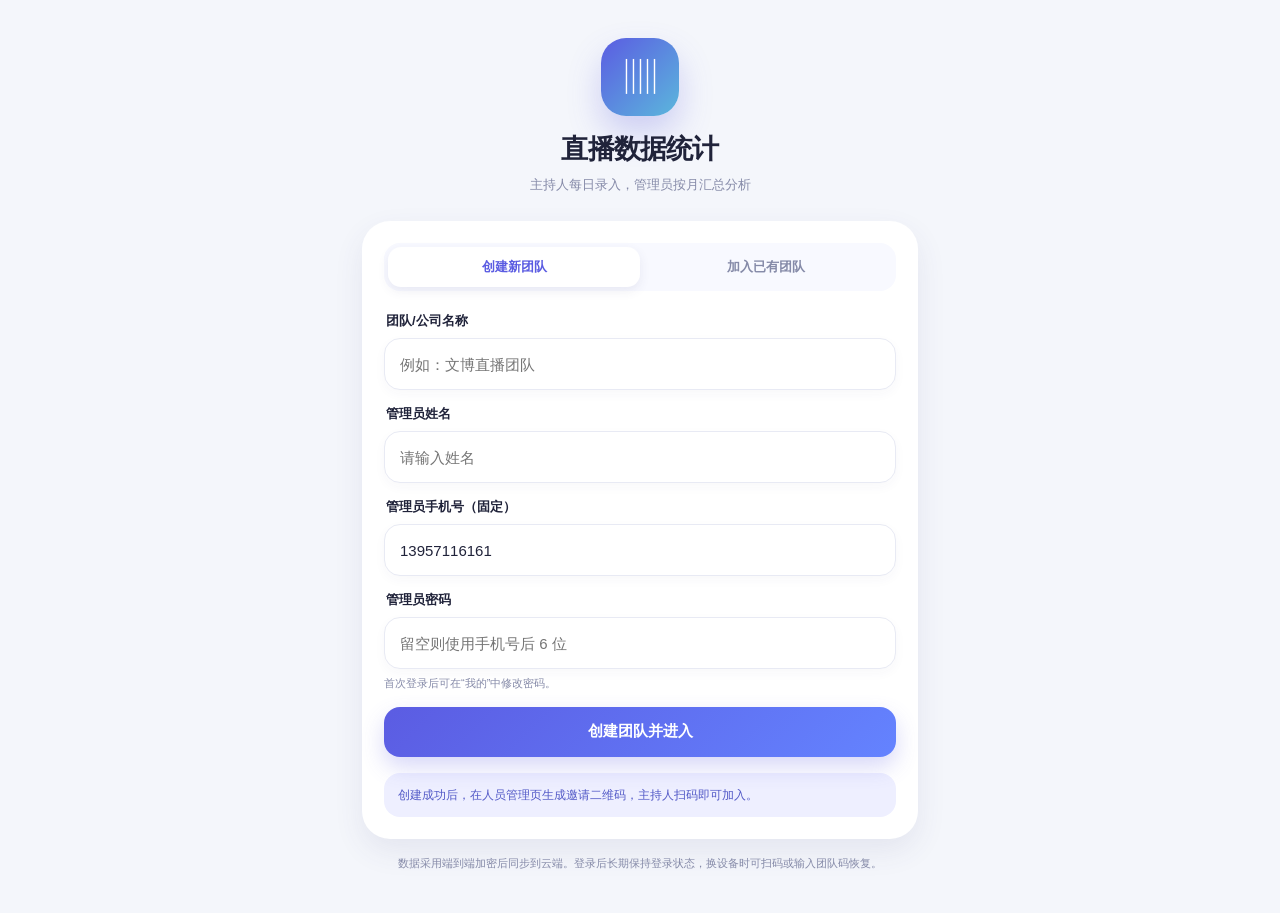
==== index.html @ ea11cc88 "deploy live-stats-pwa v1.1.0" ====
<!doctype html>
<html lang="zh-CN">
<head>
  <meta charset="utf-8" />
  <meta name="viewport" content="width=device-width, initial-scale=1, viewport-fit=cover, user-scalable=no" />
  <meta name="theme-color" content="#5b5ce2" />
  <meta name="description" content="视频号直播间数据统计与趋势分析工具" />
  <meta name="mobile-web-app-capable" content="yes" />
  <meta name="apple-mobile-web-app-capable" content="yes" />
  <meta name="apple-mobile-web-app-status-bar-style" content="default" />
  <meta name="format-detection" content="telephone=no" />
  <link rel="manifest" href="./manifest.webmanifest" />
  <link rel="icon" href="./icons/icon.svg" type="image/svg+xml" />
  <link rel="apple-touch-icon" href="./icons/icon-192.png" />
  <link rel="stylesheet" href="./styles.css" />
  <title>直播数据统计</title>
</head>
<body>
  <div id="app"></div>
  <div id="toast" class="toast" role="status" aria-live="polite"></div>
  <div id="sheet-root"></div>
  <div id="modal-root"></div>
  <script src="./vendor/mqtt.min.js"></script>
  <script src="./vendor/qrcode.min.js"></script>
  <script src="./app.js"></script>
</body>
</html>
---- styles.css ----
:root{
  --bg:#f4f6fb; --surface:#ffffff; --surface-2:#f8f9ff; --ink:#20233a;
  --muted:#858aa8; --line:#e8eaf4; --primary:#5b5ce2; --primary-2:#7168ff;
  --primary-soft:#eeefff; --success:#21b58b; --success-soft:#e8faf5;
  --warning:#f49b32; --warning-soft:#fff5e8; --danger:#ef5b72; --danger-soft:#fff0f3;
  --shadow:0 12px 30px rgba(62,68,119,.09); --shadow-soft:0 6px 18px rgba(62,68,119,.07);
  --radius:22px; --safe-bottom:env(safe-area-inset-bottom,0px);
  color-scheme:light;
}
*{box-sizing:border-box;-webkit-tap-highlight-color:transparent}
html,body{margin:0;min-height:100%;background:var(--bg);color:var(--ink);font-family:-apple-system,BlinkMacSystemFont,"Segoe UI","PingFang SC","Hiragino Sans GB","Microsoft YaHei",sans-serif}
body{overflow-x:hidden}
button,input,select,textarea{font:inherit;color:inherit}
button{border:0;background:none;cursor:pointer}
button:disabled{opacity:.55;pointer-events:none}
input,textarea{outline:none}
#app{min-height:100vh}
.app-shell{max-width:760px;margin:0 auto;min-height:100vh;background:var(--bg)}
.page{padding:0 18px calc(100px + var(--safe-bottom));animation:pageIn .24s ease both}
@keyframes pageIn{from{opacity:.3;transform:translateY(6px)}to{opacity:1;transform:none}}
.topbar{position:sticky;top:0;z-index:18;padding:calc(12px + env(safe-area-inset-top,0px)) 18px 12px;background:linear-gradient(180deg,rgba(244,246,251,.98) 76%,rgba(244,246,251,.8));backdrop-filter:blur(18px);display:flex;align-items:center;gap:12px}
.topbar-title{font-size:21px;font-weight:800;letter-spacing:-.4px;flex:1;min-width:0}
.topbar-subtitle{font-size:12px;color:var(--muted);margin-top:3px}
.avatar-button{width:42px;height:42px;border-radius:15px;background:linear-gradient(135deg,var(--primary),#61a4ff);color:#fff;font-weight:800;display:grid;place-items:center;box-shadow:0 7px 16px rgba(91,92,226,.24);flex:none}
.hero{position:relative;overflow:hidden;border-radius:28px;padding:22px;background:linear-gradient(135deg,#5b5ce2 0%,#6384ff 54%,#55b6d9 100%);color:#fff;box-shadow:0 18px 38px rgba(80,94,205,.24);margin-top:4px}
.hero:after{content:"";position:absolute;width:170px;height:170px;border-radius:50%;background:rgba(255,255,255,.11);right:-48px;top:-68px}
.hero:before{content:"";position:absolute;width:100px;height:100px;border-radius:50%;background:rgba(255,255,255,.08);right:45px;bottom:-64px}
.hero-row{display:flex;justify-content:space-between;align-items:flex-start;gap:14px;position:relative;z-index:1}
.hero-label{font-size:13px;opacity:.82;margin-bottom:8px}
.hero-value{font-size:34px;font-weight:850;line-height:1;letter-spacing:-1.1px}
.hero-unit{font-size:14px;font-weight:600;opacity:.88;margin-left:4px}
.hero-note{font-size:12px;opacity:.82;margin-top:10px}
.sync-pill{display:inline-flex;align-items:center;gap:6px;border-radius:999px;padding:7px 10px;font-size:11px;font-weight:700;background:rgba(255,255,255,.17);border:1px solid rgba(255,255,255,.18);white-space:nowrap}
.sync-dot{width:7px;height:7px;border-radius:50%;background:#9cf0d2;box-shadow:0 0 0 4px rgba(156,240,210,.14)}
.sync-pill.offline .sync-dot{background:#ffd2a8;box-shadow:0 0 0 4px rgba(255,210,168,.14)}
.sync-pill.error .sync-dot{background:#ff9cab;box-shadow:0 0 0 4px rgba(255,156,171,.15)}
.section-head{display:flex;align-items:center;justify-content:space-between;gap:10px;margin:24px 2px 12px}
.section-title{font-size:17px;font-weight:800;letter-spacing:-.2px}
.section-desc{font-size:12px;color:var(--muted);margin-top:3px}
.link-btn{font-size:13px;color:var(--primary);font-weight:700;padding:6px 0 6px 10px}
.card{background:var(--surface);border-radius:var(--radius);box-shadow:var(--shadow-soft);padding:18px}
.card+.card{margin-top:12px}
.card-tight{padding:14px}
.muted{color:var(--muted)}
.text-danger{color:var(--danger)!important}.text-success{color:var(--success)!important}.text-primary{color:var(--primary)!important}
.kpi-grid{display:grid;grid-template-columns:repeat(2,minmax(0,1fr));gap:10px}
.kpi{background:var(--surface);border-radius:19px;padding:15px;box-shadow:var(--shadow-soft);min-height:96px;display:flex;flex-direction:column;justify-content:space-between;position:relative;overflow:hidden}
.kpi:after{content:"";position:absolute;width:52px;height:52px;border-radius:50%;right:-20px;top:-20px;background:var(--primary-soft)}
.kpi.success:after{background:var(--success-soft)}.kpi.warning:after{background:var(--warning-soft)}
.kpi-label{font-size:12px;color:var(--muted);position:relative;z-index:1}
.kpi-value{font-size:25px;font-weight:850;line-height:1;letter-spacing:-.7px;position:relative;z-index:1}
.kpi-value small{font-size:12px;font-weight:700;color:var(--muted);letter-spacing:0;margin-left:3px}
.kpi-sub{font-size:11px;color:var(--muted);position:relative;z-index:1}
.chart-card{padding:17px 14px 12px;overflow:hidden}
.chart-head{display:flex;align-items:center;justify-content:space-between;gap:10px;padding:0 3px 12px}
.segmented{display:flex;background:var(--surface-2);padding:4px;border-radius:14px;gap:2px}
.segmented button{padding:7px 10px;border-radius:11px;font-size:11px;color:var(--muted);font-weight:700;white-space:nowrap;transition:.18s}
.segmented button.active{background:#fff;color:var(--primary);box-shadow:0 3px 8px rgba(69,75,130,.1)}
.chart-scroll{overflow-x:auto;overflow-y:hidden;scrollbar-width:none;padding:10px 2px 2px}
.chart-scroll::-webkit-scrollbar{display:none}
.chart-inner{display:flex;align-items:flex-end;gap:7px;height:190px;min-width:100%;width:max-content;padding:0 2px}
.bar-col{width:30px;min-width:30px;height:100%;display:flex;flex-direction:column;justify-content:flex-end;align-items:center;gap:6px}
.bar-value{font-size:10px;color:var(--muted);font-weight:700;height:14px}
.bar-track{height:138px;width:22px;background:var(--surface-2);border-radius:9px;display:flex;align-items:flex-end;overflow:hidden}
.bar-fill{width:100%;min-height:4px;border-radius:9px;background:linear-gradient(180deg,#8178ff,#5b5ce2);transition:height .35s ease}
.bar-fill.success{background:linear-gradient(180deg,#4ed1af,#21b58b)}
.bar-fill.warning{background:linear-gradient(180deg,#ffc168,#f49b32)}
.bar-label{font-size:10px;color:var(--muted);white-space:nowrap;height:14px}
.chart-empty{height:180px;display:grid;place-items:center;color:var(--muted);font-size:13px}
.month-bar{display:flex;align-items:center;justify-content:space-between;margin:18px 0 12px}
.month-switch{display:flex;align-items:center;gap:6px;background:var(--surface);border-radius:16px;padding:6px;box-shadow:var(--shadow-soft)}
.month-arrow{width:36px;height:36px;border-radius:12px;background:var(--surface-2);display:grid;place-items:center;color:var(--primary);font-size:19px}
.month-current{min-width:116px;text-align:center;font-size:15px;font-weight:800}
.filter-row{display:flex;gap:8px;overflow-x:auto;scrollbar-width:none;padding:2px 1px 8px}
.filter-row::-webkit-scrollbar{display:none}
.filter-chip{flex:none;padding:9px 13px;border-radius:999px;background:var(--surface);box-shadow:var(--shadow-soft);font-size:12px;font-weight:700;color:var(--muted);border:1px solid transparent}
.filter-chip.active{background:var(--primary-soft);color:var(--primary);border-color:#dcddff}
.record-list{display:grid;gap:11px}
.record-card{background:var(--surface);border-radius:20px;padding:16px;box-shadow:var(--shadow-soft);display:flex;gap:13px;align-items:flex-start}
.record-date{width:48px;flex:none;border-radius:15px;background:var(--primary-soft);color:var(--primary);text-align:center;padding:8px 4px}
.record-day{font-size:20px;font-weight:850;line-height:1}.record-month{font-size:10px;font-weight:700;margin-top:3px}
.record-main{flex:1;min-width:0}
.record-title{font-size:15px;font-weight:800;display:flex;align-items:center;gap:6px;flex-wrap:wrap}
.record-meta{font-size:12px;color:var(--muted);margin-top:6px;line-height:1.6}
.record-peak{text-align:right;flex:none}.record-peak b{display:block;font-size:18px;color:var(--primary)}.record-peak span{font-size:10px;color:var(--muted)}
.room-tag{display:inline-flex;align-items:center;padding:3px 8px;border-radius:999px;font-size:10px;font-weight:800;color:#4c54c5;background:#edefff}
.room-tag.r2{color:#138966;background:#e9f8f3}.room-tag.r3{color:#bd6f16;background:#fff4e6}
.staff-card{display:flex;gap:12px;align-items:flex-start}
.staff-avatar{width:46px;height:46px;border-radius:16px;display:grid;place-items:center;background:linear-gradient(135deg,#7770ff,#5b9dff);color:#fff;font-size:15px;font-weight:850;flex:none}
.staff-main{flex:1;min-width:0}.staff-name{font-size:15px;font-weight:800;display:flex;align-items:center;gap:6px}.staff-phone{font-size:12px;color:var(--muted);margin-top:3px}.staff-scope{display:flex;gap:5px;flex-wrap:wrap;margin-top:9px}.scope-tag{font-size:10px;background:var(--surface-2);color:var(--muted);padding:4px 7px;border-radius:7px;font-weight:700}.scope-tag.on{color:var(--primary);background:var(--primary-soft)}
.icon-btn{width:35px;height:35px;border-radius:12px;display:grid;place-items:center;background:var(--surface-2);color:var(--muted);flex:none}
.icon-btn.delete{background:var(--danger-soft);color:var(--danger)}
.bottom-nav{position:fixed;z-index:30;left:50%;transform:translateX(-50%);bottom:calc(10px + var(--safe-bottom));width:min(calc(100% - 24px),724px);height:67px;background:rgba(255,255,255,.94);backdrop-filter:blur(22px);border-radius:23px;box-shadow:0 13px 34px rgba(48,54,105,.17);display:flex;align-items:center;justify-content:space-around;padding:6px}
.nav-item{flex:1;height:55px;border-radius:18px;display:flex;flex-direction:column;align-items:center;justify-content:center;gap:3px;color:#9a9eb7;font-size:10px;font-weight:700;transition:.18s}
.nav-item.active{color:var(--primary);background:var(--primary-soft)}
.nav-icon{font-size:19px;line-height:1;font-style:normal}
.fab{position:fixed;z-index:25;right:22px;bottom:calc(91px + var(--safe-bottom));width:56px;height:56px;border-radius:20px;background:linear-gradient(135deg,var(--primary),#678bff);color:#fff;font-size:28px;display:grid;place-items:center;box-shadow:0 13px 25px rgba(91,92,226,.33)}
.fab span{transform:translateY(-1px)}
.btn{min-height:50px;border-radius:16px;padding:0 18px;display:inline-flex;align-items:center;justify-content:center;gap:8px;font-weight:800;font-size:15px;transition:.18s}
.btn-primary{background:linear-gradient(135deg,var(--primary),#6483ff);color:#fff;box-shadow:0 10px 22px rgba(91,92,226,.24)}
.btn-soft{background:var(--primary-soft);color:var(--primary)}
.btn-ghost{background:var(--surface-2);color:#666c8b}
.btn-danger{background:var(--danger-soft);color:var(--danger)}
.btn-success{background:var(--success-soft);color:var(--success)}
.btn-block{width:100%}.btn-row{display:flex;gap:10px}.btn-row .btn{flex:1}
.form-group{margin-bottom:15px}.form-label{display:block;font-size:13px;font-weight:750;margin:0 2px 8px}.form-hint{font-size:11px;color:var(--muted);margin-top:6px;line-height:1.5}
.input{width:100%;height:52px;border-radius:16px;background:var(--surface);border:1px solid var(--line);padding:0 15px;font-size:15px;box-shadow:0 4px 12px rgba(62,68,119,.035)}
textarea.input{height:auto;padding:14px 15px;resize:vertical;min-height:88px}
.input:focus{border-color:#b9bcff;box-shadow:0 0 0 4px var(--primary-soft)}
.input-group{position:relative}.input-group .prefix{position:absolute;left:14px;top:50%;transform:translateY(-50%);color:var(--muted);font-size:14px;font-weight:700}.input-group .with-prefix{padding-left:48px}
.check-row{display:flex;align-items:center;gap:10px;padding:12px 0}.check-box{width:24px;height:24px;border-radius:8px;border:2px solid #cdd0e2;display:grid;place-items:center;color:transparent;background:#fff}.check-box.checked{background:var(--primary);border-color:var(--primary);color:#fff}.check-label{font-size:14px;font-weight:650}
.option-grid{display:grid;grid-template-columns:repeat(3,1fr);gap:8px}.option{padding:12px 8px;border-radius:14px;background:var(--surface-2);text-align:center;font-size:12px;font-weight:750;color:var(--muted);border:1px solid transparent}.option.active{background:var(--primary-soft);color:var(--primary);border-color:#d9daff}.option.small{font-size:11px}
.wellcome{min-height:100vh;padding:calc(38px + env(safe-area-inset-top,0px)) 22px calc(30px + var(--safe-bottom));max-width:600px;margin:0 auto;display:flex;flex-direction:column;justify-content:center}
.brand{text-align:center;margin-bottom:27px}.brand-icon{width:78px;height:78px;margin:0 auto 15px;border-radius:25px;display:grid;place-items:center;background:linear-gradient(135deg,var(--primary),#5bb7dc);color:#fff;font-size:35px;box-shadow:0 17px 33px rgba(91,92,226,.26)}.brand h1{font-size:27px;margin:0;letter-spacing:-.8px}.brand p{font-size:13px;color:var(--muted);margin:9px 0 0}
.auth-card{background:var(--surface);border-radius:28px;padding:22px;box-shadow:var(--shadow)}
.auth-switch{display:flex;background:var(--surface-2);padding:4px;border-radius:16px;margin-bottom:21px}.auth-switch button{flex:1;padding:11px 6px;border-radius:13px;font-size:13px;font-weight:800;color:var(--muted)}.auth-switch button.active{background:#fff;color:var(--primary);box-shadow:0 4px 11px rgba(62,68,119,.09)}
.sync-wait{text-align:center;padding:42px 22px}.spinner{width:42px;height:42px;border-radius:50%;border:4px solid #e1e2ff;border-top-color:var(--primary);margin:0 auto 18px;animation:spin 1s linear infinite}@keyframes spin{to{transform:rotate(360deg)}}
.info-banner{padding:13px 14px;border-radius:16px;background:var(--primary-soft);color:#5259c7;font-size:12px;line-height:1.55}.info-banner.warning{background:var(--warning-soft);color:#a96310}.info-banner.success{background:var(--success-soft);color:#128461}
.sheet-backdrop,.modal-backdrop{position:fixed;inset:0;background:rgba(26,29,52,.43);z-index:80;opacity:0;transition:.2s}.sheet-backdrop.show,.modal-backdrop.show{opacity:1}
.sheet{position:fixed;z-index:81;left:50%;bottom:0;transform:translate(-50%,105%);width:min(100%,760px);max-height:91vh;overflow-y:auto;background:var(--bg);border-radius:30px 30px 0 0;padding:8px 18px calc(24px + var(--safe-bottom));transition:transform .28s cubic-bezier(.2,.8,.2,1);box-shadow:0 -18px 40px rgba(42,46,88,.18)}
.sheet.show{transform:translate(-50%,0)}
.sheet-handle{width:42px;height:5px;background:#d7d9e8;border-radius:99px;margin:0 auto 14px}
.sheet-head{display:flex;align-items:center;justify-content:space-between;gap:10px;margin:0 2px 19px}.sheet-title{font-size:20px;font-weight:850}.sheet-close{width:36px;height:36px;border-radius:12px;background:#e9eaf3;color:#6f7390;font-size:19px;display:grid;place-items:center}
.modal{position:fixed;z-index:81;left:50%;top:50%;transform:translate(-50%,-46%) scale(.97);width:min(calc(100% - 38px),430px);background:var(--surface);border-radius:24px;padding:22px;box-shadow:0 24px 70px rgba(28,31,65,.25);opacity:0;transition:.2s}
.modal.show{opacity:1;transform:translate(-50%,-50%) scale(1)}
.modal-title{font-size:18px;font-weight:850;margin-bottom:11px}.modal-text{font-size:13px;line-height:1.7;color:var(--muted);margin-bottom:20px}
.picker-block{margin-bottom:17px}.picker-label{font-size:13px;font-weight:800;margin:0 2px 8px;display:flex;justify-content:space-between}.picker-label small{font-weight:600;color:var(--muted)}
.wheel-shell{position:relative;background:var(--surface);border-radius:18px;padding:5px 6px;box-shadow:var(--shadow-soft)}
.wheel-shell:before,.wheel-shell:after{content:"";position:absolute;top:9px;bottom:9px;width:34px;z-index:2;pointer-events:none}.wheel-shell:before{left:2px;background:linear-gradient(90deg,var(--surface),rgba(255,255,255,0))}.wheel-shell:after{right:2px;background:linear-gradient(270deg,var(--surface),rgba(255,255,255,0))}
.wheel{display:flex;gap:8px;overflow-x:auto;scroll-snap-type:x mandatory;scrollbar-width:none;padding:7px 32px;scroll-behavior:smooth}.wheel::-webkit-scrollbar{display:none}
.wheel-item{scroll-snap-align:center;min-width:88px;padding:12px 10px;border-radius:14px;background:var(--surface-2);text-align:center;font-size:13px;font-weight:750;color:var(--muted);transition:.18s;white-space:nowrap}.wheel-item.compact{min-width:68px;font-size:12px}.wheel-item.active{background:var(--primary);color:#fff;box-shadow:0 7px 16px rgba(91,92,226,.22)}
.peak-row{display:flex;gap:9px}.peak-row .input{flex:1;text-align:center;font-size:21px;font-weight:850}.peak-step{width:50px;height:52px;border-radius:16px;background:var(--primary-soft);color:var(--primary);font-size:24px;font-weight:700}
.record-form-actions{display:flex;gap:10px;margin-top:21px}.record-form-actions .btn{flex:1}
.stat-row{display:flex;align-items:center;justify-content:space-between;padding:13px 0;border-bottom:1px solid var(--line)}.stat-row:last-child{border-bottom:0}.stat-row-label{font-size:13px;color:var(--muted)}.stat-row-value{font-size:14px;font-weight:800}
.monthly-card{display:flex;gap:12px;align-items:center;padding:15px 0;border-bottom:1px solid var(--line)}.monthly-card:last-child{border-bottom:0}.rank-no{width:31px;height:31px;border-radius:11px;background:var(--surface-2);display:grid;place-items:center;color:var(--muted);font-size:12px;font-weight:850;flex:none}.rank-no.top{background:var(--primary);color:#fff}.monthly-main{flex:1;min-width:0}.monthly-name{font-size:14px;font-weight:800}.monthly-meta{font-size:11px;color:var(--muted);margin-top:4px}.monthly-peak{text-align:right}.monthly-peak b{font-size:18px;color:var(--primary)}.monthly-peak span{display:block;font-size:10px;color:var(--muted)}
.invite-qr{width:188px;height:188px;margin:8px auto 15px;background:#fff;padding:10px;border-radius:19px;box-shadow:var(--shadow-soft);display:grid;place-items:center}.invite-code{font-family:ui-monospace,SFMono-Regular,Menlo,Consolas,monospace;font-size:18px;font-weight:850;letter-spacing:2px;text-align:center;background:var(--surface-2);border-radius:14px;padding:13px;margin-bottom:10px}
.profile-head{display:flex;align-items:center;gap:14px;padding:5px 1px 19px}.profile-avatar{width:66px;height:66px;border-radius:22px;background:linear-gradient(135deg,var(--primary),#5aa8ff);color:#fff;display:grid;place-items:center;font-size:24px;font-weight:850;box-shadow:0 12px 25px rgba(91,92,226,.23)}.profile-name{font-size:20px;font-weight:850}.profile-meta{font-size:12px;color:var(--muted);margin-top:5px}
.empty{border-radius:22px;background:var(--surface);box-shadow:var(--shadow-soft);padding:35px 18px;text-align:center}.empty-icon{font-size:31px;margin-bottom:7px}.empty-title{font-size:14px;font-weight:800}.empty-desc{font-size:12px;color:var(--muted);margin-top:6px;line-height:1.6}
.toast{position:fixed;z-index:200;left:50%;bottom:calc(92px + var(--safe-bottom));transform:translate(-50%,20px);max-width:calc(100% - 44px);padding:12px 16px;border-radius:14px;background:rgba(36,39,67,.94);color:#fff;font-size:13px;font-weight:650;line-height:1.45;opacity:0;pointer-events:none;transition:.22s;box-shadow:0 12px 30px rgba(0,0,0,.2)}.toast.show{opacity:1;transform:translate(-50%,0)}.toast.success{background:rgba(24,146,111,.96)}.toast.error{background:rgba(205,65,91,.96)}
.skeleton{background:linear-gradient(90deg,#eceef6 25%,#f6f7fb 38%,#eceef6 63%);background-size:400% 100%;animation:shimmer 1.3s infinite;border-radius:12px}@keyframes shimmer{0%{background-position:100% 0}100%{background-position:-100% 0}}
.safe-note{font-size:11px;color:var(--muted);text-align:center;line-height:1.65;margin-top:15px}
@media(min-width:700px){
  .page{padding-left:26px;padding-right:26px}
  .topbar{padding-left:26px;padding-right:26px}
  .kpi-grid{grid-template-columns:repeat(4,minmax(0,1fr))}
  .bottom-nav{width:min(calc(100% - 40px),724px)}
}
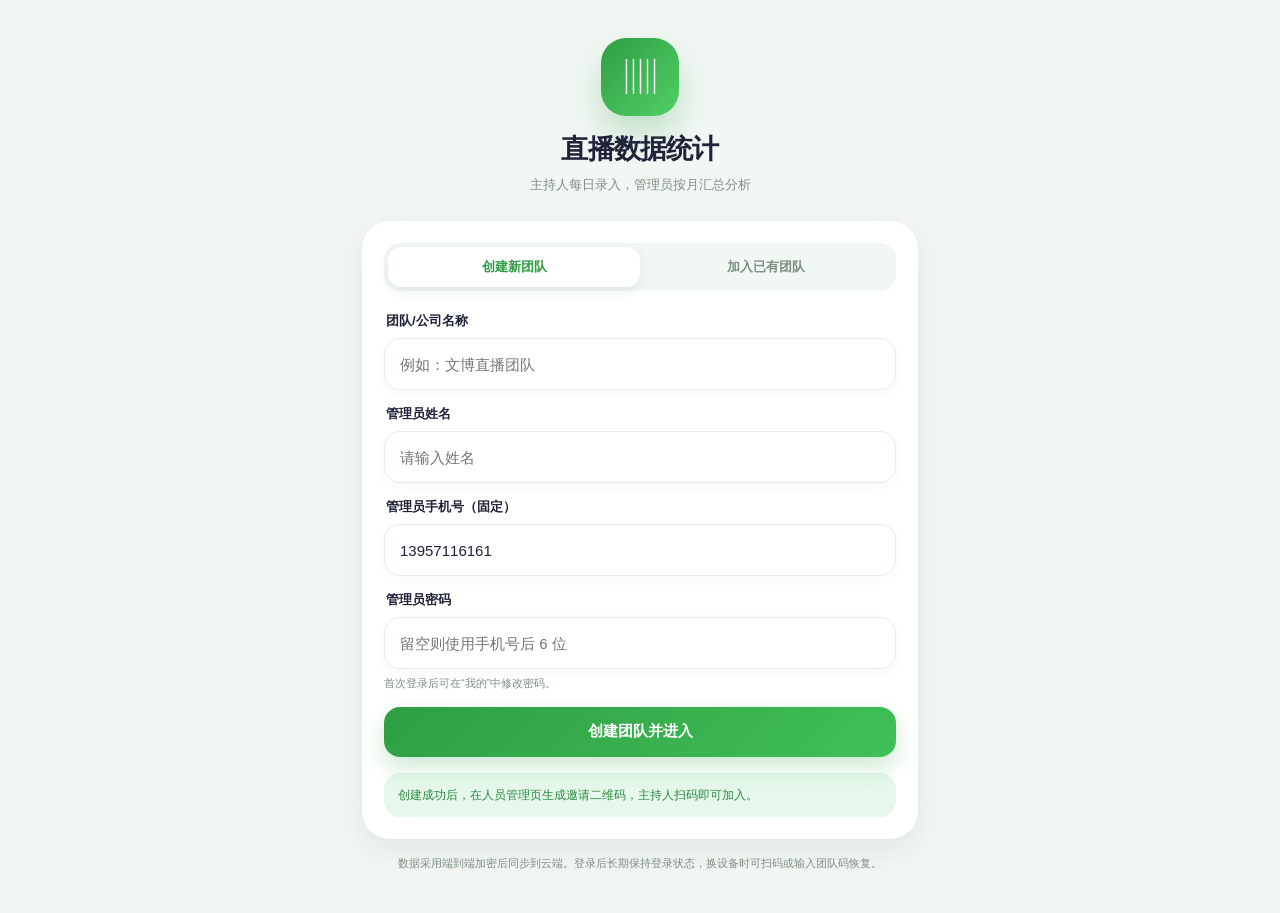
==== commit ff0b20cb: "v1.3.0-checkin-stats-green" ====
--- a/index.html
+++ b/index.html
@@ -3,7 +3,7 @@
 <head>
   <meta charset="utf-8" />
   <meta name="viewport" content="width=device-width, initial-scale=1, viewport-fit=cover, user-scalable=no" />
-  <meta name="theme-color" content="#5b5ce2" />
+  <meta name="theme-color" content="#2f9e44" />
   <meta name="description" content="视频号直播间数据统计与趋势分析工具" />
   <meta name="mobile-web-app-capable" content="yes" />
   <meta name="apple-mobile-web-app-capable" content="yes" />
--- a/styles.css
+++ b/styles.css
@@ -1,7 +1,7 @@
 :root{
-  --bg:#f4f6fb; --surface:#ffffff; --surface-2:#f8f9ff; --ink:#20233a;
-  --muted:#858aa8; --line:#e8eaf4; --primary:#5b5ce2; --primary-2:#7168ff;
-  --primary-soft:#eeefff; --success:#21b58b; --success-soft:#e8faf5;
+  --bg:#f2f7f3; --surface:#ffffff; --surface-2:#f1f8f3; --ink:#20233a;
+  --muted:#7d8f82; --line:#e3efe6; --primary:#2f9e44; --primary-2:#37b24d;
+  --primary-soft:#e6f7eb; --success:#21b58b; --success-soft:#e8faf5;
   --warning:#f49b32; --warning-soft:#fff5e8; --danger:#ef5b72; --danger-soft:#fff0f3;
   --shadow:0 12px 30px rgba(62,68,119,.09); --shadow-soft:0 6px 18px rgba(62,68,119,.07);
   --radius:22px; --safe-bottom:env(safe-area-inset-bottom,0px);
@@ -18,11 +18,11 @@
 .app-shell{max-width:760px;margin:0 auto;min-height:100vh;background:var(--bg)}
 .page{padding:0 18px calc(100px + var(--safe-bottom));animation:pageIn .24s ease both}
 @keyframes pageIn{from{opacity:.3;transform:translateY(6px)}to{opacity:1;transform:none}}
-.topbar{position:sticky;top:0;z-index:18;padding:calc(12px + env(safe-area-inset-top,0px)) 18px 12px;background:linear-gradient(180deg,rgba(244,246,251,.98) 76%,rgba(244,246,251,.8));backdrop-filter:blur(18px);display:flex;align-items:center;gap:12px}
+.topbar{position:sticky;top:0;z-index:18;padding:calc(12px + env(safe-area-inset-top,0px)) 18px 12px;background:linear-gradient(180deg,rgba(242,247,243,.98) 76%,rgba(242,247,243,.8));backdrop-filter:blur(18px);display:flex;align-items:center;gap:12px}
 .topbar-title{font-size:21px;font-weight:800;letter-spacing:-.4px;flex:1;min-width:0}
 .topbar-subtitle{font-size:12px;color:var(--muted);margin-top:3px}
-.avatar-button{width:42px;height:42px;border-radius:15px;background:linear-gradient(135deg,var(--primary),#61a4ff);color:#fff;font-weight:800;display:grid;place-items:center;box-shadow:0 7px 16px rgba(91,92,226,.24);flex:none}
-.hero{position:relative;overflow:hidden;border-radius:28px;padding:22px;background:linear-gradient(135deg,#5b5ce2 0%,#6384ff 54%,#55b6d9 100%);color:#fff;box-shadow:0 18px 38px rgba(80,94,205,.24);margin-top:4px}
+.avatar-button{width:42px;height:42px;border-radius:15px;background:linear-gradient(135deg,var(--primary),#40c057);color:#fff;font-weight:800;display:grid;place-items:center;box-shadow:0 7px 16px rgba(47,158,68,.24);flex:none}
+.hero{position:relative;overflow:hidden;border-radius:28px;padding:22px;background:linear-gradient(135deg,#2f9e44 0%,#37b24d 54%,#51cf66 100%);color:#fff;box-shadow:0 18px 38px rgba(47,158,68,.24);margin-top:4px}
 .hero:after{content:"";position:absolute;width:170px;height:170px;border-radius:50%;background:rgba(255,255,255,.11);right:-48px;top:-68px}
 .hero:before{content:"";position:absolute;width:100px;height:100px;border-radius:50%;background:rgba(255,255,255,.08);right:45px;bottom:-64px}
 .hero-row{display:flex;justify-content:space-between;align-items:flex-start;gap:14px;position:relative;z-index:1}
@@ -62,7 +62,7 @@
 .bar-col{width:30px;min-width:30px;height:100%;display:flex;flex-direction:column;justify-content:flex-end;align-items:center;gap:6px}
 .bar-value{font-size:10px;color:var(--muted);font-weight:700;height:14px}
 .bar-track{height:138px;width:22px;background:var(--surface-2);border-radius:9px;display:flex;align-items:flex-end;overflow:hidden}
-.bar-fill{width:100%;min-height:4px;border-radius:9px;background:linear-gradient(180deg,#8178ff,#5b5ce2);transition:height .35s ease}
+.bar-fill{width:100%;min-height:4px;border-radius:9px;background:linear-gradient(180deg,#37b24d,#2f9e44);transition:height .35s ease}
 .bar-fill.success{background:linear-gradient(180deg,#4ed1af,#21b58b)}
 .bar-fill.warning{background:linear-gradient(180deg,#ffc168,#f49b32)}
 .bar-label{font-size:10px;color:var(--muted);white-space:nowrap;height:14px}
@@ -74,7 +74,7 @@
 .filter-row{display:flex;gap:8px;overflow-x:auto;scrollbar-width:none;padding:2px 1px 8px}
 .filter-row::-webkit-scrollbar{display:none}
 .filter-chip{flex:none;padding:9px 13px;border-radius:999px;background:var(--surface);box-shadow:var(--shadow-soft);font-size:12px;font-weight:700;color:var(--muted);border:1px solid transparent}
-.filter-chip.active{background:var(--primary-soft);color:var(--primary);border-color:#dcddff}
+.filter-chip.active{background:var(--primary-soft);color:var(--primary);border-color:#b2f2bb}
 .record-list{display:grid;gap:11px}
 .record-card{background:var(--surface);border-radius:20px;padding:16px;box-shadow:var(--shadow-soft);display:flex;gap:13px;align-items:flex-start}
 .record-date{width:48px;flex:none;border-radius:15px;background:var(--primary-soft);color:var(--primary);text-align:center;padding:8px 4px}
@@ -83,10 +83,10 @@
 .record-title{font-size:15px;font-weight:800;display:flex;align-items:center;gap:6px;flex-wrap:wrap}
 .record-meta{font-size:12px;color:var(--muted);margin-top:6px;line-height:1.6}
 .record-peak{text-align:right;flex:none}.record-peak b{display:block;font-size:18px;color:var(--primary)}.record-peak span{font-size:10px;color:var(--muted)}
-.room-tag{display:inline-flex;align-items:center;padding:3px 8px;border-radius:999px;font-size:10px;font-weight:800;color:#4c54c5;background:#edefff}
+.room-tag{display:inline-flex;align-items:center;padding:3px 8px;border-radius:999px;font-size:10px;font-weight:800;color:#2b8a3e;background:#e6f7eb}
 .room-tag.r2{color:#138966;background:#e9f8f3}.room-tag.r3{color:#bd6f16;background:#fff4e6}
 .staff-card{display:flex;gap:12px;align-items:flex-start}
-.staff-avatar{width:46px;height:46px;border-radius:16px;display:grid;place-items:center;background:linear-gradient(135deg,#7770ff,#5b9dff);color:#fff;font-size:15px;font-weight:850;flex:none}
+.staff-avatar{width:46px;height:46px;border-radius:16px;display:grid;place-items:center;background:linear-gradient(135deg,#37b24d,#40c057);color:#fff;font-size:15px;font-weight:850;flex:none}
 .staff-main{flex:1;min-width:0}.staff-name{font-size:15px;font-weight:800;display:flex;align-items:center;gap:6px}.staff-phone{font-size:12px;color:var(--muted);margin-top:3px}.staff-scope{display:flex;gap:5px;flex-wrap:wrap;margin-top:9px}.scope-tag{font-size:10px;background:var(--surface-2);color:var(--muted);padding:4px 7px;border-radius:7px;font-weight:700}.scope-tag.on{color:var(--primary);background:var(--primary-soft)}
 .icon-btn{width:35px;height:35px;border-radius:12px;display:grid;place-items:center;background:var(--surface-2);color:var(--muted);flex:none}
 .icon-btn.delete{background:var(--danger-soft);color:var(--danger)}
@@ -94,10 +94,10 @@
 .nav-item{flex:1;height:55px;border-radius:18px;display:flex;flex-direction:column;align-items:center;justify-content:center;gap:3px;color:#9a9eb7;font-size:10px;font-weight:700;transition:.18s}
 .nav-item.active{color:var(--primary);background:var(--primary-soft)}
 .nav-icon{font-size:19px;line-height:1;font-style:normal}
-.fab{position:fixed;z-index:25;right:22px;bottom:calc(91px + var(--safe-bottom));width:56px;height:56px;border-radius:20px;background:linear-gradient(135deg,var(--primary),#678bff);color:#fff;font-size:28px;display:grid;place-items:center;box-shadow:0 13px 25px rgba(91,92,226,.33)}
+.fab{position:fixed;z-index:25;right:22px;bottom:calc(91px + var(--safe-bottom));width:56px;height:56px;border-radius:20px;background:linear-gradient(135deg,var(--primary),#37b24d);color:#fff;font-size:28px;display:grid;place-items:center;box-shadow:0 13px 25px rgba(47,158,68,.33)}
 .fab span{transform:translateY(-1px)}
 .btn{min-height:50px;border-radius:16px;padding:0 18px;display:inline-flex;align-items:center;justify-content:center;gap:8px;font-weight:800;font-size:15px;transition:.18s}
-.btn-primary{background:linear-gradient(135deg,var(--primary),#6483ff);color:#fff;box-shadow:0 10px 22px rgba(91,92,226,.24)}
+.btn-primary{background:linear-gradient(135deg,var(--primary),#40c057);color:#fff;box-shadow:0 10px 22px rgba(47,158,68,.24)}
 .btn-soft{background:var(--primary-soft);color:var(--primary)}
 .btn-ghost{background:var(--surface-2);color:#666c8b}
 .btn-danger{background:var(--danger-soft);color:var(--danger)}
@@ -106,20 +106,20 @@
 .form-group{margin-bottom:15px}.form-label{display:block;font-size:13px;font-weight:750;margin:0 2px 8px}.form-hint{font-size:11px;color:var(--muted);margin-top:6px;line-height:1.5}
 .input{width:100%;height:52px;border-radius:16px;background:var(--surface);border:1px solid var(--line);padding:0 15px;font-size:15px;box-shadow:0 4px 12px rgba(62,68,119,.035)}
 textarea.input{height:auto;padding:14px 15px;resize:vertical;min-height:88px}
-.input:focus{border-color:#b9bcff;box-shadow:0 0 0 4px var(--primary-soft)}
+.input:focus{border-color:#b2f2bb;box-shadow:0 0 0 4px var(--primary-soft)}
 .input-group{position:relative}.input-group .prefix{position:absolute;left:14px;top:50%;transform:translateY(-50%);color:var(--muted);font-size:14px;font-weight:700}.input-group .with-prefix{padding-left:48px}
 .check-row{display:flex;align-items:center;gap:10px;padding:12px 0}.check-box{width:24px;height:24px;border-radius:8px;border:2px solid #cdd0e2;display:grid;place-items:center;color:transparent;background:#fff}.check-box.checked{background:var(--primary);border-color:var(--primary);color:#fff}.check-label{font-size:14px;font-weight:650}
-.option-grid{display:grid;grid-template-columns:repeat(3,1fr);gap:8px}.option{padding:12px 8px;border-radius:14px;background:var(--surface-2);text-align:center;font-size:12px;font-weight:750;color:var(--muted);border:1px solid transparent}.option.active{background:var(--primary-soft);color:var(--primary);border-color:#d9daff}.option.small{font-size:11px}
+.option-grid{display:grid;grid-template-columns:repeat(3,1fr);gap:8px}.option{padding:12px 8px;border-radius:14px;background:var(--surface-2);text-align:center;font-size:12px;font-weight:750;color:var(--muted);border:1px solid transparent}.option.active{background:var(--primary-soft);color:var(--primary);border-color:#b2f2bb}.option.small{font-size:11px}
 .wellcome{min-height:100vh;padding:calc(38px + env(safe-area-inset-top,0px)) 22px calc(30px + var(--safe-bottom));max-width:600px;margin:0 auto;display:flex;flex-direction:column;justify-content:center}
-.brand{text-align:center;margin-bottom:27px}.brand-icon{width:78px;height:78px;margin:0 auto 15px;border-radius:25px;display:grid;place-items:center;background:linear-gradient(135deg,var(--primary),#5bb7dc);color:#fff;font-size:35px;box-shadow:0 17px 33px rgba(91,92,226,.26)}.brand h1{font-size:27px;margin:0;letter-spacing:-.8px}.brand p{font-size:13px;color:var(--muted);margin:9px 0 0}
+.brand{text-align:center;margin-bottom:27px}.brand-icon{width:78px;height:78px;margin:0 auto 15px;border-radius:25px;display:grid;place-items:center;background:linear-gradient(135deg,var(--primary),#51cf66);color:#fff;font-size:35px;box-shadow:0 17px 33px rgba(47,158,68,.26)}.brand h1{font-size:27px;margin:0;letter-spacing:-.8px}.brand p{font-size:13px;color:var(--muted);margin:9px 0 0}
 .auth-card{background:var(--surface);border-radius:28px;padding:22px;box-shadow:var(--shadow)}
 .auth-switch{display:flex;background:var(--surface-2);padding:4px;border-radius:16px;margin-bottom:21px}.auth-switch button{flex:1;padding:11px 6px;border-radius:13px;font-size:13px;font-weight:800;color:var(--muted)}.auth-switch button.active{background:#fff;color:var(--primary);box-shadow:0 4px 11px rgba(62,68,119,.09)}
-.sync-wait{text-align:center;padding:42px 22px}.spinner{width:42px;height:42px;border-radius:50%;border:4px solid #e1e2ff;border-top-color:var(--primary);margin:0 auto 18px;animation:spin 1s linear infinite}@keyframes spin{to{transform:rotate(360deg)}}
-.info-banner{padding:13px 14px;border-radius:16px;background:var(--primary-soft);color:#5259c7;font-size:12px;line-height:1.55}.info-banner.warning{background:var(--warning-soft);color:#a96310}.info-banner.success{background:var(--success-soft);color:#128461}
+.sync-wait{text-align:center;padding:42px 22px}.spinner{width:42px;height:42px;border-radius:50%;border:4px solid #e6f7eb;border-top-color:var(--primary);margin:0 auto 18px;animation:spin 1s linear infinite}@keyframes spin{to{transform:rotate(360deg)}}
+.info-banner{padding:13px 14px;border-radius:16px;background:var(--primary-soft);color:#2b8a3e;font-size:12px;line-height:1.55}.info-banner.warning{background:var(--warning-soft);color:#a96310}.info-banner.success{background:var(--success-soft);color:#128461}
 .sheet-backdrop,.modal-backdrop{position:fixed;inset:0;background:rgba(26,29,52,.43);z-index:80;opacity:0;transition:.2s}.sheet-backdrop.show,.modal-backdrop.show{opacity:1}
 .sheet{position:fixed;z-index:81;left:50%;bottom:0;transform:translate(-50%,105%);width:min(100%,760px);max-height:91vh;overflow-y:auto;background:var(--bg);border-radius:30px 30px 0 0;padding:8px 18px calc(24px + var(--safe-bottom));transition:transform .28s cubic-bezier(.2,.8,.2,1);box-shadow:0 -18px 40px rgba(42,46,88,.18)}
 .sheet.show{transform:translate(-50%,0)}
-.sheet-handle{width:42px;height:5px;background:#d7d9e8;border-radius:99px;margin:0 auto 14px}
+.sheet-handle{width:42px;height:5px;background:#d3f9d8;border-radius:99px;margin:0 auto 14px}
 .sheet-head{display:flex;align-items:center;justify-content:space-between;gap:10px;margin:0 2px 19px}.sheet-title{font-size:20px;font-weight:850}.sheet-close{width:36px;height:36px;border-radius:12px;background:#e9eaf3;color:#6f7390;font-size:19px;display:grid;place-items:center}
 .modal{position:fixed;z-index:81;left:50%;top:50%;transform:translate(-50%,-46%) scale(.97);width:min(calc(100% - 38px),430px);background:var(--surface);border-radius:24px;padding:22px;box-shadow:0 24px 70px rgba(28,31,65,.25);opacity:0;transition:.2s}
 .modal.show{opacity:1;transform:translate(-50%,-50%) scale(1)}
@@ -128,13 +128,13 @@
 .wheel-shell{position:relative;background:var(--surface);border-radius:18px;padding:5px 6px;box-shadow:var(--shadow-soft)}
 .wheel-shell:before,.wheel-shell:after{content:"";position:absolute;top:9px;bottom:9px;width:34px;z-index:2;pointer-events:none}.wheel-shell:before{left:2px;background:linear-gradient(90deg,var(--surface),rgba(255,255,255,0))}.wheel-shell:after{right:2px;background:linear-gradient(270deg,var(--surface),rgba(255,255,255,0))}
 .wheel{display:flex;gap:8px;overflow-x:auto;scroll-snap-type:x mandatory;scrollbar-width:none;padding:7px 32px;scroll-behavior:smooth}.wheel::-webkit-scrollbar{display:none}
-.wheel-item{scroll-snap-align:center;min-width:88px;padding:12px 10px;border-radius:14px;background:var(--surface-2);text-align:center;font-size:13px;font-weight:750;color:var(--muted);transition:.18s;white-space:nowrap}.wheel-item.compact{min-width:68px;font-size:12px}.wheel-item.active{background:var(--primary);color:#fff;box-shadow:0 7px 16px rgba(91,92,226,.22)}
+.wheel-item{scroll-snap-align:center;min-width:88px;padding:12px 10px;border-radius:14px;background:var(--surface-2);text-align:center;font-size:13px;font-weight:750;color:var(--muted);transition:.18s;white-space:nowrap}.wheel-item.compact{min-width:68px;font-size:12px}.wheel-item.active{background:var(--primary);color:#fff;box-shadow:0 7px 16px rgba(47,158,68,.22)}
 .peak-row{display:flex;gap:9px}.peak-row .input{flex:1;text-align:center;font-size:21px;font-weight:850}.peak-step{width:50px;height:52px;border-radius:16px;background:var(--primary-soft);color:var(--primary);font-size:24px;font-weight:700}
 .record-form-actions{display:flex;gap:10px;margin-top:21px}.record-form-actions .btn{flex:1}
 .stat-row{display:flex;align-items:center;justify-content:space-between;padding:13px 0;border-bottom:1px solid var(--line)}.stat-row:last-child{border-bottom:0}.stat-row-label{font-size:13px;color:var(--muted)}.stat-row-value{font-size:14px;font-weight:800}
 .monthly-card{display:flex;gap:12px;align-items:center;padding:15px 0;border-bottom:1px solid var(--line)}.monthly-card:last-child{border-bottom:0}.rank-no{width:31px;height:31px;border-radius:11px;background:var(--surface-2);display:grid;place-items:center;color:var(--muted);font-size:12px;font-weight:850;flex:none}.rank-no.top{background:var(--primary);color:#fff}.monthly-main{flex:1;min-width:0}.monthly-name{font-size:14px;font-weight:800}.monthly-meta{font-size:11px;color:var(--muted);margin-top:4px}.monthly-peak{text-align:right}.monthly-peak b{font-size:18px;color:var(--primary)}.monthly-peak span{display:block;font-size:10px;color:var(--muted)}
 .invite-qr{width:188px;height:188px;margin:8px auto 15px;background:#fff;padding:10px;border-radius:19px;box-shadow:var(--shadow-soft);display:grid;place-items:center}.invite-code{font-family:ui-monospace,SFMono-Regular,Menlo,Consolas,monospace;font-size:18px;font-weight:850;letter-spacing:2px;text-align:center;background:var(--surface-2);border-radius:14px;padding:13px;margin-bottom:10px}
-.profile-head{display:flex;align-items:center;gap:14px;padding:5px 1px 19px}.profile-avatar{width:66px;height:66px;border-radius:22px;background:linear-gradient(135deg,var(--primary),#5aa8ff);color:#fff;display:grid;place-items:center;font-size:24px;font-weight:850;box-shadow:0 12px 25px rgba(91,92,226,.23)}.profile-name{font-size:20px;font-weight:850}.profile-meta{font-size:12px;color:var(--muted);margin-top:5px}
+.profile-head{display:flex;align-items:center;gap:14px;padding:5px 1px 19px}.profile-avatar{width:66px;height:66px;border-radius:22px;background:linear-gradient(135deg,var(--primary),#37b24d);color:#fff;display:grid;place-items:center;font-size:24px;font-weight:850;box-shadow:0 12px 25px rgba(47,158,68,.23)}.profile-name{font-size:20px;font-weight:850}.profile-meta{font-size:12px;color:var(--muted);margin-top:5px}
 .empty{border-radius:22px;background:var(--surface);box-shadow:var(--shadow-soft);padding:35px 18px;text-align:center}.empty-icon{font-size:31px;margin-bottom:7px}.empty-title{font-size:14px;font-weight:800}.empty-desc{font-size:12px;color:var(--muted);margin-top:6px;line-height:1.6}
 .toast{position:fixed;z-index:200;left:50%;bottom:calc(92px + var(--safe-bottom));transform:translate(-50%,20px);max-width:calc(100% - 44px);padding:12px 16px;border-radius:14px;background:rgba(36,39,67,.94);color:#fff;font-size:13px;font-weight:650;line-height:1.45;opacity:0;pointer-events:none;transition:.22s;box-shadow:0 12px 30px rgba(0,0,0,.2)}.toast.show{opacity:1;transform:translate(-50%,0)}.toast.success{background:rgba(24,146,111,.96)}.toast.error{background:rgba(205,65,91,.96)}
 .skeleton{background:linear-gradient(90deg,#eceef6 25%,#f6f7fb 38%,#eceef6 63%);background-size:400% 100%;animation:shimmer 1.3s infinite;border-radius:12px}@keyframes shimmer{0%{background-position:100% 0}100%{background-position:-100% 0}}
@@ -145,3 +145,30 @@
   .kpi-grid{grid-template-columns:repeat(4,minmax(0,1fr))}
   .bottom-nav{width:min(calc(100% - 40px),724px)}
 }
+
+/* ===== 新增组件（绿色主题） ===== */
+.avatar{display:inline-flex;align-items:center;justify-content:center;flex:none}
+.avatar-xs{width:22px;height:22px;border-radius:8px;background:var(--surface-2);font-size:13px;line-height:1;display:inline-flex;align-items:center;justify-content:center;margin-right:6px;flex:none}
+.avatar-sm{width:38px;height:38px;border-radius:13px;background:var(--surface-2);font-size:21px;display:grid;place-items:center;flex:none}
+.avatar-md{width:44px;height:44px;border-radius:15px;background:var(--surface-2);font-size:25px;display:grid;place-items:center;flex:none}
+.record-title{display:flex;align-items:center;flex-wrap:wrap;gap:6px}
+.avatar-grid{display:grid;grid-template-columns:repeat(6,1fr);gap:10px}
+.avatar-option{font-size:26px;padding:10px 0;border-radius:14px;background:var(--surface-2);display:grid;place-items:center;border:2px solid transparent}
+.avatar-option.active{border-color:var(--primary);background:var(--primary-soft)}
+.range-bar{display:flex;align-items:center;justify-content:space-between;gap:10px;margin-bottom:4px}
+.range-bar .segmented{flex:1;justify-content:flex-start;overflow-x:auto}
+.month-switch{display:flex;align-items:center;gap:6px;flex:none}
+.month-current{font-size:13px;font-weight:800;padding:7px 10px;background:var(--surface-2);border-radius:12px;white-space:nowrap}
+.month-arrow{width:32px;height:32px;border-radius:11px;background:var(--surface);box-shadow:var(--shadow-soft);font-size:17px;font-weight:800;color:var(--primary)}
+.user-room-card{padding:13px 0;border-bottom:1px solid var(--line)}
+.user-room-card:last-child{border-bottom:0}
+.user-room-head{display:flex;align-items:center;gap:10px}
+.user-room-name{font-size:14px;font-weight:800;flex:1;min-width:0}
+.user-room-total{font-size:12px;font-weight:700;color:var(--primary);white-space:nowrap}
+.user-room-grid{display:grid;grid-template-columns:repeat(auto-fill,minmax(92px,1fr));gap:8px;margin-top:10px}
+.user-room-cell{background:var(--surface-2);border-radius:13px;padding:9px;text-align:center}
+.user-room-cell .room-name{font-size:11px;color:var(--muted);overflow:hidden;text-overflow:ellipsis;white-space:nowrap}
+.user-room-cell .room-count{font-size:15px;font-weight:850;margin-top:3px}
+.user-room-cell .room-avg{font-size:10px;color:var(--muted);margin-top:2px}
+.bar-sub{font-size:10px;color:var(--muted);text-align:center;margin-top:3px}
+.fab{display:none!important}
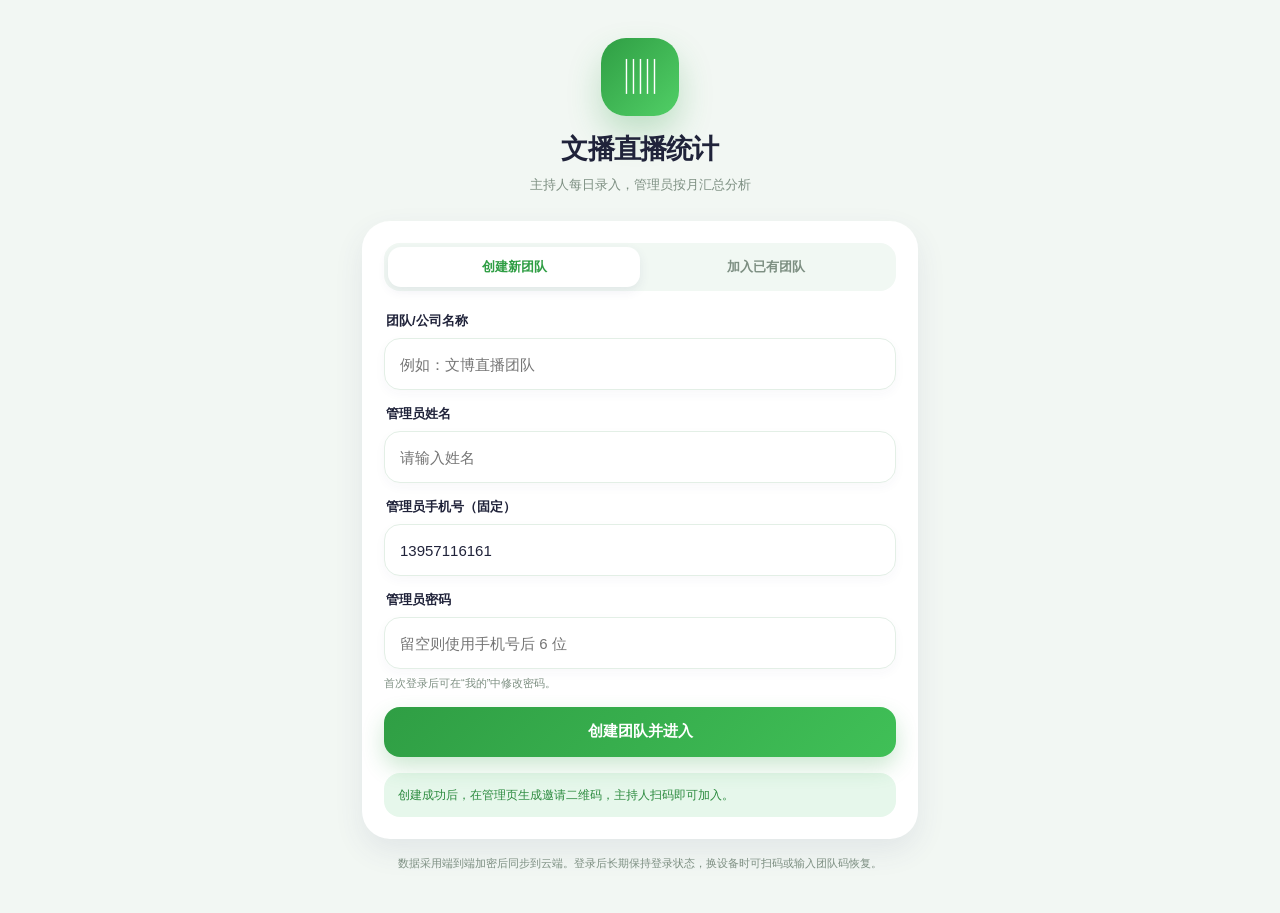
==== commit 77d86329: "v1.4.0-rename-multi-avatar-roomfix" ====
--- a/index.html
+++ b/index.html
@@ -13,7 +13,7 @@
   <link rel="icon" href="./icons/icon.svg" type="image/svg+xml" />
   <link rel="apple-touch-icon" href="./icons/icon-192.png" />
   <link rel="stylesheet" href="./styles.css" />
-  <title>直播数据统计</title>
+  <title>文播直播统计</title>
 </head>
 <body>
   <div id="app"></div>
--- a/styles.css
+++ b/styles.css
@@ -172,3 +172,5 @@
 .user-room-cell .room-avg{font-size:10px;color:var(--muted);margin-top:2px}
 .bar-sub{font-size:10px;color:var(--muted);text-align:center;margin-top:3px}
 .fab{display:none!important}
+
+.avatar,.avatar-xs,.avatar-sm,.avatar-md,.avatar-button,.profile-avatar,.staff-avatar{overflow:hidden}
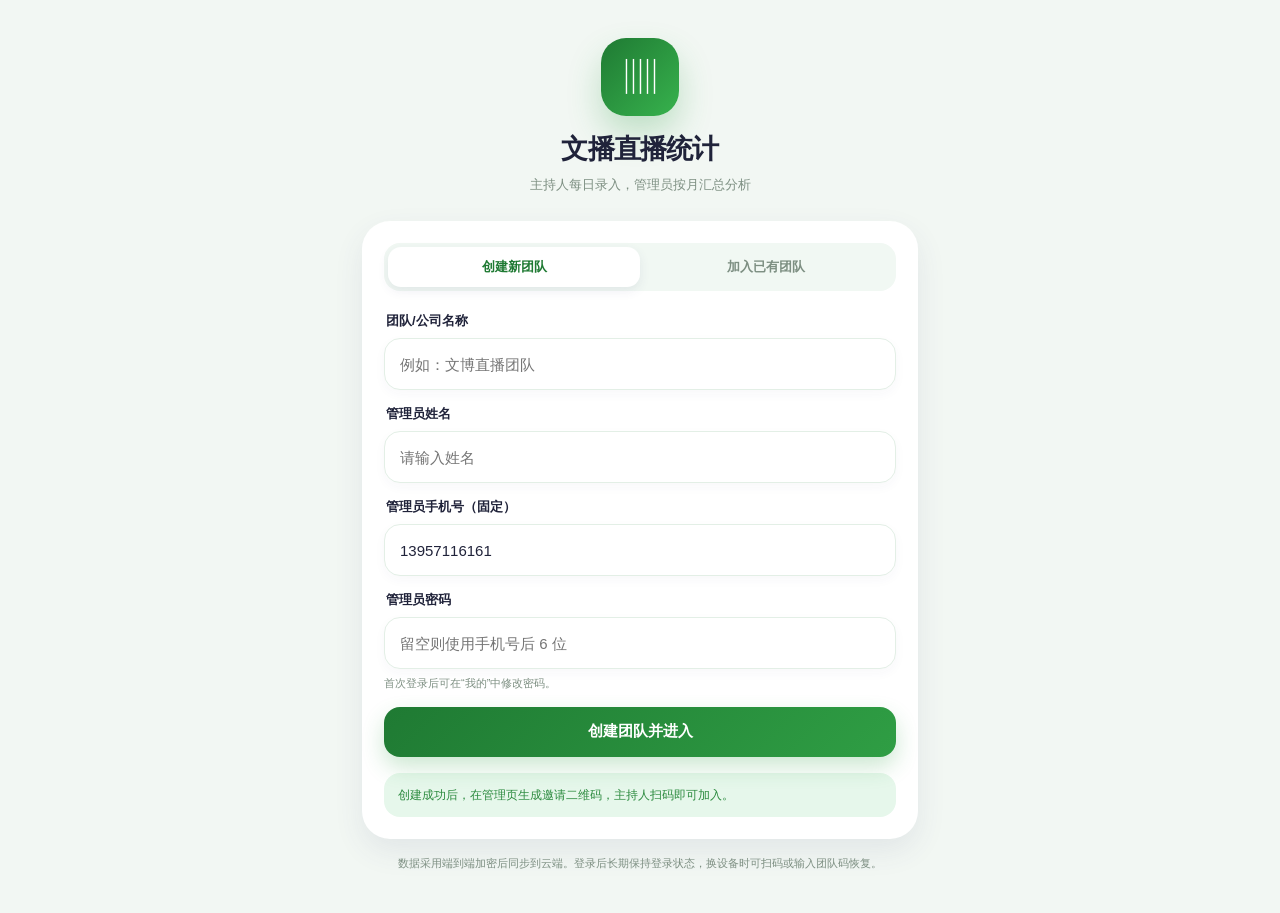
==== commit dae38ca7: "update index.html v1.5.0" ====
--- a/index.html
+++ b/index.html
@@ -3,7 +3,7 @@
 <head>
   <meta charset="utf-8" />
   <meta name="viewport" content="width=device-width, initial-scale=1, viewport-fit=cover, user-scalable=no" />
-  <meta name="theme-color" content="#2f9e44" />
+  <meta name="theme-color" content="#1f7a33" />
   <meta name="description" content="视频号直播间数据统计与趋势分析工具" />
   <meta name="mobile-web-app-capable" content="yes" />
   <meta name="apple-mobile-web-app-capable" content="yes" />
--- a/styles.css
+++ b/styles.css
@@ -1,6 +1,6 @@
 :root{
   --bg:#f2f7f3; --surface:#ffffff; --surface-2:#f1f8f3; --ink:#20233a;
-  --muted:#7d8f82; --line:#e3efe6; --primary:#2f9e44; --primary-2:#37b24d;
+  --muted:#7d8f82; --line:#e3efe6; --primary:#1f7a33; --primary-2:#2b8a3e;
   --primary-soft:#e6f7eb; --success:#21b58b; --success-soft:#e8faf5;
   --warning:#f49b32; --warning-soft:#fff5e8; --danger:#ef5b72; --danger-soft:#fff0f3;
   --shadow:0 12px 30px rgba(62,68,119,.09); --shadow-soft:0 6px 18px rgba(62,68,119,.07);
@@ -21,8 +21,8 @@
 .topbar{position:sticky;top:0;z-index:18;padding:calc(12px + env(safe-area-inset-top,0px)) 18px 12px;background:linear-gradient(180deg,rgba(242,247,243,.98) 76%,rgba(242,247,243,.8));backdrop-filter:blur(18px);display:flex;align-items:center;gap:12px}
 .topbar-title{font-size:21px;font-weight:800;letter-spacing:-.4px;flex:1;min-width:0}
 .topbar-subtitle{font-size:12px;color:var(--muted);margin-top:3px}
-.avatar-button{width:42px;height:42px;border-radius:15px;background:linear-gradient(135deg,var(--primary),#40c057);color:#fff;font-weight:800;display:grid;place-items:center;box-shadow:0 7px 16px rgba(47,158,68,.24);flex:none}
-.hero{position:relative;overflow:hidden;border-radius:28px;padding:22px;background:linear-gradient(135deg,#2f9e44 0%,#37b24d 54%,#51cf66 100%);color:#fff;box-shadow:0 18px 38px rgba(47,158,68,.24);margin-top:4px}
+.avatar-button{width:42px;height:42px;border-radius:15px;background:linear-gradient(135deg,var(--primary),#2f9e44);color:#fff;font-weight:800;display:grid;place-items:center;box-shadow:0 7px 16px rgba(47,158,68,.24);flex:none}
+.hero{position:relative;overflow:hidden;border-radius:28px;padding:22px;background:linear-gradient(135deg,#1f7a33 0%,#2b8a3e 54%,#37b24d 100%);color:#fff;box-shadow:0 18px 38px rgba(47,158,68,.24);margin-top:4px}
 .hero:after{content:"";position:absolute;width:170px;height:170px;border-radius:50%;background:rgba(255,255,255,.11);right:-48px;top:-68px}
 .hero:before{content:"";position:absolute;width:100px;height:100px;border-radius:50%;background:rgba(255,255,255,.08);right:45px;bottom:-64px}
 .hero-row{display:flex;justify-content:space-between;align-items:flex-start;gap:14px;position:relative;z-index:1}
@@ -62,7 +62,7 @@
 .bar-col{width:30px;min-width:30px;height:100%;display:flex;flex-direction:column;justify-content:flex-end;align-items:center;gap:6px}
 .bar-value{font-size:10px;color:var(--muted);font-weight:700;height:14px}
 .bar-track{height:138px;width:22px;background:var(--surface-2);border-radius:9px;display:flex;align-items:flex-end;overflow:hidden}
-.bar-fill{width:100%;min-height:4px;border-radius:9px;background:linear-gradient(180deg,#37b24d,#2f9e44);transition:height .35s ease}
+.bar-fill{width:100%;min-height:4px;border-radius:9px;background:linear-gradient(180deg,#2b8a3e,#1f7a33);transition:height .35s ease}
 .bar-fill.success{background:linear-gradient(180deg,#4ed1af,#21b58b)}
 .bar-fill.warning{background:linear-gradient(180deg,#ffc168,#f49b32)}
 .bar-label{font-size:10px;color:var(--muted);white-space:nowrap;height:14px}
@@ -74,7 +74,7 @@
 .filter-row{display:flex;gap:8px;overflow-x:auto;scrollbar-width:none;padding:2px 1px 8px}
 .filter-row::-webkit-scrollbar{display:none}
 .filter-chip{flex:none;padding:9px 13px;border-radius:999px;background:var(--surface);box-shadow:var(--shadow-soft);font-size:12px;font-weight:700;color:var(--muted);border:1px solid transparent}
-.filter-chip.active{background:var(--primary-soft);color:var(--primary);border-color:#b2f2bb}
+.filter-chip.active{background:var(--primary-soft);color:var(--primary);border-color:#a9e3b3}
 .record-list{display:grid;gap:11px}
 .record-card{background:var(--surface);border-radius:20px;padding:16px;box-shadow:var(--shadow-soft);display:flex;gap:13px;align-items:flex-start}
 .record-date{width:48px;flex:none;border-radius:15px;background:var(--primary-soft);color:var(--primary);text-align:center;padding:8px 4px}
@@ -86,7 +86,7 @@
 .room-tag{display:inline-flex;align-items:center;padding:3px 8px;border-radius:999px;font-size:10px;font-weight:800;color:#2b8a3e;background:#e6f7eb}
 .room-tag.r2{color:#138966;background:#e9f8f3}.room-tag.r3{color:#bd6f16;background:#fff4e6}
 .staff-card{display:flex;gap:12px;align-items:flex-start}
-.staff-avatar{width:46px;height:46px;border-radius:16px;display:grid;place-items:center;background:linear-gradient(135deg,#37b24d,#40c057);color:#fff;font-size:15px;font-weight:850;flex:none}
+.staff-avatar{width:46px;height:46px;border-radius:16px;display:grid;place-items:center;background:linear-gradient(135deg,#2b8a3e,#2f9e44);color:#fff;font-size:15px;font-weight:850;flex:none}
 .staff-main{flex:1;min-width:0}.staff-name{font-size:15px;font-weight:800;display:flex;align-items:center;gap:6px}.staff-phone{font-size:12px;color:var(--muted);margin-top:3px}.staff-scope{display:flex;gap:5px;flex-wrap:wrap;margin-top:9px}.scope-tag{font-size:10px;background:var(--surface-2);color:var(--muted);padding:4px 7px;border-radius:7px;font-weight:700}.scope-tag.on{color:var(--primary);background:var(--primary-soft)}
 .icon-btn{width:35px;height:35px;border-radius:12px;display:grid;place-items:center;background:var(--surface-2);color:var(--muted);flex:none}
 .icon-btn.delete{background:var(--danger-soft);color:var(--danger)}
@@ -94,10 +94,10 @@
 .nav-item{flex:1;height:55px;border-radius:18px;display:flex;flex-direction:column;align-items:center;justify-content:center;gap:3px;color:#9a9eb7;font-size:10px;font-weight:700;transition:.18s}
 .nav-item.active{color:var(--primary);background:var(--primary-soft)}
 .nav-icon{font-size:19px;line-height:1;font-style:normal}
-.fab{position:fixed;z-index:25;right:22px;bottom:calc(91px + var(--safe-bottom));width:56px;height:56px;border-radius:20px;background:linear-gradient(135deg,var(--primary),#37b24d);color:#fff;font-size:28px;display:grid;place-items:center;box-shadow:0 13px 25px rgba(47,158,68,.33)}
+.fab{position:fixed;z-index:25;right:22px;bottom:calc(91px + var(--safe-bottom));width:56px;height:56px;border-radius:20px;background:linear-gradient(135deg,var(--primary),#2b8a3e);color:#fff;font-size:28px;display:grid;place-items:center;box-shadow:0 13px 25px rgba(47,158,68,.33)}
 .fab span{transform:translateY(-1px)}
 .btn{min-height:50px;border-radius:16px;padding:0 18px;display:inline-flex;align-items:center;justify-content:center;gap:8px;font-weight:800;font-size:15px;transition:.18s}
-.btn-primary{background:linear-gradient(135deg,var(--primary),#40c057);color:#fff;box-shadow:0 10px 22px rgba(47,158,68,.24)}
+.btn-primary{background:linear-gradient(135deg,var(--primary),#2f9e44);color:#fff;box-shadow:0 10px 22px rgba(47,158,68,.24)}
 .btn-soft{background:var(--primary-soft);color:var(--primary)}
 .btn-ghost{background:var(--surface-2);color:#666c8b}
 .btn-danger{background:var(--danger-soft);color:var(--danger)}
@@ -106,12 +106,12 @@
 .form-group{margin-bottom:15px}.form-label{display:block;font-size:13px;font-weight:750;margin:0 2px 8px}.form-hint{font-size:11px;color:var(--muted);margin-top:6px;line-height:1.5}
 .input{width:100%;height:52px;border-radius:16px;background:var(--surface);border:1px solid var(--line);padding:0 15px;font-size:15px;box-shadow:0 4px 12px rgba(62,68,119,.035)}
 textarea.input{height:auto;padding:14px 15px;resize:vertical;min-height:88px}
-.input:focus{border-color:#b2f2bb;box-shadow:0 0 0 4px var(--primary-soft)}
+.input:focus{border-color:#a9e3b3;box-shadow:0 0 0 4px var(--primary-soft)}
 .input-group{position:relative}.input-group .prefix{position:absolute;left:14px;top:50%;transform:translateY(-50%);color:var(--muted);font-size:14px;font-weight:700}.input-group .with-prefix{padding-left:48px}
 .check-row{display:flex;align-items:center;gap:10px;padding:12px 0}.check-box{width:24px;height:24px;border-radius:8px;border:2px solid #cdd0e2;display:grid;place-items:center;color:transparent;background:#fff}.check-box.checked{background:var(--primary);border-color:var(--primary);color:#fff}.check-label{font-size:14px;font-weight:650}
-.option-grid{display:grid;grid-template-columns:repeat(3,1fr);gap:8px}.option{padding:12px 8px;border-radius:14px;background:var(--surface-2);text-align:center;font-size:12px;font-weight:750;color:var(--muted);border:1px solid transparent}.option.active{background:var(--primary-soft);color:var(--primary);border-color:#b2f2bb}.option.small{font-size:11px}
+.option-grid{display:grid;grid-template-columns:repeat(3,1fr);gap:8px}.option{padding:12px 8px;border-radius:14px;background:var(--surface-2);text-align:center;font-size:12px;font-weight:750;color:var(--muted);border:1px solid transparent}.option.active{background:var(--primary-soft);color:var(--primary);border-color:#a9e3b3}.option.small{font-size:11px}
 .wellcome{min-height:100vh;padding:calc(38px + env(safe-area-inset-top,0px)) 22px calc(30px + var(--safe-bottom));max-width:600px;margin:0 auto;display:flex;flex-direction:column;justify-content:center}
-.brand{text-align:center;margin-bottom:27px}.brand-icon{width:78px;height:78px;margin:0 auto 15px;border-radius:25px;display:grid;place-items:center;background:linear-gradient(135deg,var(--primary),#51cf66);color:#fff;font-size:35px;box-shadow:0 17px 33px rgba(47,158,68,.26)}.brand h1{font-size:27px;margin:0;letter-spacing:-.8px}.brand p{font-size:13px;color:var(--muted);margin:9px 0 0}
+.brand{text-align:center;margin-bottom:27px}.brand-icon{width:78px;height:78px;margin:0 auto 15px;border-radius:25px;display:grid;place-items:center;background:linear-gradient(135deg,var(--primary),#37b24d);color:#fff;font-size:35px;box-shadow:0 17px 33px rgba(47,158,68,.26)}.brand h1{font-size:27px;margin:0;letter-spacing:-.8px}.brand p{font-size:13px;color:var(--muted);margin:9px 0 0}
 .auth-card{background:var(--surface);border-radius:28px;padding:22px;box-shadow:var(--shadow)}
 .auth-switch{display:flex;background:var(--surface-2);padding:4px;border-radius:16px;margin-bottom:21px}.auth-switch button{flex:1;padding:11px 6px;border-radius:13px;font-size:13px;font-weight:800;color:var(--muted)}.auth-switch button.active{background:#fff;color:var(--primary);box-shadow:0 4px 11px rgba(62,68,119,.09)}
 .sync-wait{text-align:center;padding:42px 22px}.spinner{width:42px;height:42px;border-radius:50%;border:4px solid #e6f7eb;border-top-color:var(--primary);margin:0 auto 18px;animation:spin 1s linear infinite}@keyframes spin{to{transform:rotate(360deg)}}
@@ -119,7 +119,7 @@
 .sheet-backdrop,.modal-backdrop{position:fixed;inset:0;background:rgba(26,29,52,.43);z-index:80;opacity:0;transition:.2s}.sheet-backdrop.show,.modal-backdrop.show{opacity:1}
 .sheet{position:fixed;z-index:81;left:50%;bottom:0;transform:translate(-50%,105%);width:min(100%,760px);max-height:91vh;overflow-y:auto;background:var(--bg);border-radius:30px 30px 0 0;padding:8px 18px calc(24px + var(--safe-bottom));transition:transform .28s cubic-bezier(.2,.8,.2,1);box-shadow:0 -18px 40px rgba(42,46,88,.18)}
 .sheet.show{transform:translate(-50%,0)}
-.sheet-handle{width:42px;height:5px;background:#d3f9d8;border-radius:99px;margin:0 auto 14px}
+.sheet-handle{width:42px;height:5px;background:#c3efcf;border-radius:99px;margin:0 auto 14px}
 .sheet-head{display:flex;align-items:center;justify-content:space-between;gap:10px;margin:0 2px 19px}.sheet-title{font-size:20px;font-weight:850}.sheet-close{width:36px;height:36px;border-radius:12px;background:#e9eaf3;color:#6f7390;font-size:19px;display:grid;place-items:center}
 .modal{position:fixed;z-index:81;left:50%;top:50%;transform:translate(-50%,-46%) scale(.97);width:min(calc(100% - 38px),430px);background:var(--surface);border-radius:24px;padding:22px;box-shadow:0 24px 70px rgba(28,31,65,.25);opacity:0;transition:.2s}
 .modal.show{opacity:1;transform:translate(-50%,-50%) scale(1)}
@@ -134,7 +134,7 @@
 .stat-row{display:flex;align-items:center;justify-content:space-between;padding:13px 0;border-bottom:1px solid var(--line)}.stat-row:last-child{border-bottom:0}.stat-row-label{font-size:13px;color:var(--muted)}.stat-row-value{font-size:14px;font-weight:800}
 .monthly-card{display:flex;gap:12px;align-items:center;padding:15px 0;border-bottom:1px solid var(--line)}.monthly-card:last-child{border-bottom:0}.rank-no{width:31px;height:31px;border-radius:11px;background:var(--surface-2);display:grid;place-items:center;color:var(--muted);font-size:12px;font-weight:850;flex:none}.rank-no.top{background:var(--primary);color:#fff}.monthly-main{flex:1;min-width:0}.monthly-name{font-size:14px;font-weight:800}.monthly-meta{font-size:11px;color:var(--muted);margin-top:4px}.monthly-peak{text-align:right}.monthly-peak b{font-size:18px;color:var(--primary)}.monthly-peak span{display:block;font-size:10px;color:var(--muted)}
 .invite-qr{width:188px;height:188px;margin:8px auto 15px;background:#fff;padding:10px;border-radius:19px;box-shadow:var(--shadow-soft);display:grid;place-items:center}.invite-code{font-family:ui-monospace,SFMono-Regular,Menlo,Consolas,monospace;font-size:18px;font-weight:850;letter-spacing:2px;text-align:center;background:var(--surface-2);border-radius:14px;padding:13px;margin-bottom:10px}
-.profile-head{display:flex;align-items:center;gap:14px;padding:5px 1px 19px}.profile-avatar{width:66px;height:66px;border-radius:22px;background:linear-gradient(135deg,var(--primary),#37b24d);color:#fff;display:grid;place-items:center;font-size:24px;font-weight:850;box-shadow:0 12px 25px rgba(47,158,68,.23)}.profile-name{font-size:20px;font-weight:850}.profile-meta{font-size:12px;color:var(--muted);margin-top:5px}
+.profile-head{display:flex;align-items:center;gap:14px;padding:5px 1px 19px}.profile-avatar{width:66px;height:66px;border-radius:22px;background:linear-gradient(135deg,var(--primary),#2b8a3e);color:#fff;display:grid;place-items:center;font-size:24px;font-weight:850;box-shadow:0 12px 25px rgba(47,158,68,.23)}.profile-name{font-size:20px;font-weight:850}.profile-meta{font-size:12px;color:var(--muted);margin-top:5px}
 .empty{border-radius:22px;background:var(--surface);box-shadow:var(--shadow-soft);padding:35px 18px;text-align:center}.empty-icon{font-size:31px;margin-bottom:7px}.empty-title{font-size:14px;font-weight:800}.empty-desc{font-size:12px;color:var(--muted);margin-top:6px;line-height:1.6}
 .toast{position:fixed;z-index:200;left:50%;bottom:calc(92px + var(--safe-bottom));transform:translate(-50%,20px);max-width:calc(100% - 44px);padding:12px 16px;border-radius:14px;background:rgba(36,39,67,.94);color:#fff;font-size:13px;font-weight:650;line-height:1.45;opacity:0;pointer-events:none;transition:.22s;box-shadow:0 12px 30px rgba(0,0,0,.2)}.toast.show{opacity:1;transform:translate(-50%,0)}.toast.success{background:rgba(24,146,111,.96)}.toast.error{background:rgba(205,65,91,.96)}
 .skeleton{background:linear-gradient(90deg,#eceef6 25%,#f6f7fb 38%,#eceef6 63%);background-size:400% 100%;animation:shimmer 1.3s infinite;border-radius:12px}@keyframes shimmer{0%{background-position:100% 0}100%{background-position:-100% 0}}
@@ -174,3 +174,13 @@
 .fab{display:none!important}
 
 .avatar,.avatar-xs,.avatar-sm,.avatar-md,.avatar-button,.profile-avatar,.staff-avatar{overflow:hidden}
+
+.room-trend{padding:12px 0;border-bottom:1px solid var(--line)}
+.room-trend:last-child{border-bottom:0}
+.room-trend-head{display:flex;align-items:center;justify-content:space-between;margin-bottom:8px}
+.room-trend-count{font-size:11px;font-weight:700;color:var(--muted)}
+.chart-inner{display:flex;gap:4px;align-items:flex-end;min-width:max-content}
+.mini-bar-col{display:flex;flex-direction:column;align-items:center;gap:4px;width:20px;flex:none}
+.mini-bar-track{height:74px;width:14px;border-radius:7px;background:var(--surface-2);display:flex;align-items:flex-end;overflow:hidden}
+.mini-bar-fill{width:100%;border-radius:7px;background:linear-gradient(180deg,var(--primary-2),var(--primary));min-height:2px}
+.mini-bar-label{font-size:9px;color:var(--muted);white-space:nowrap}
